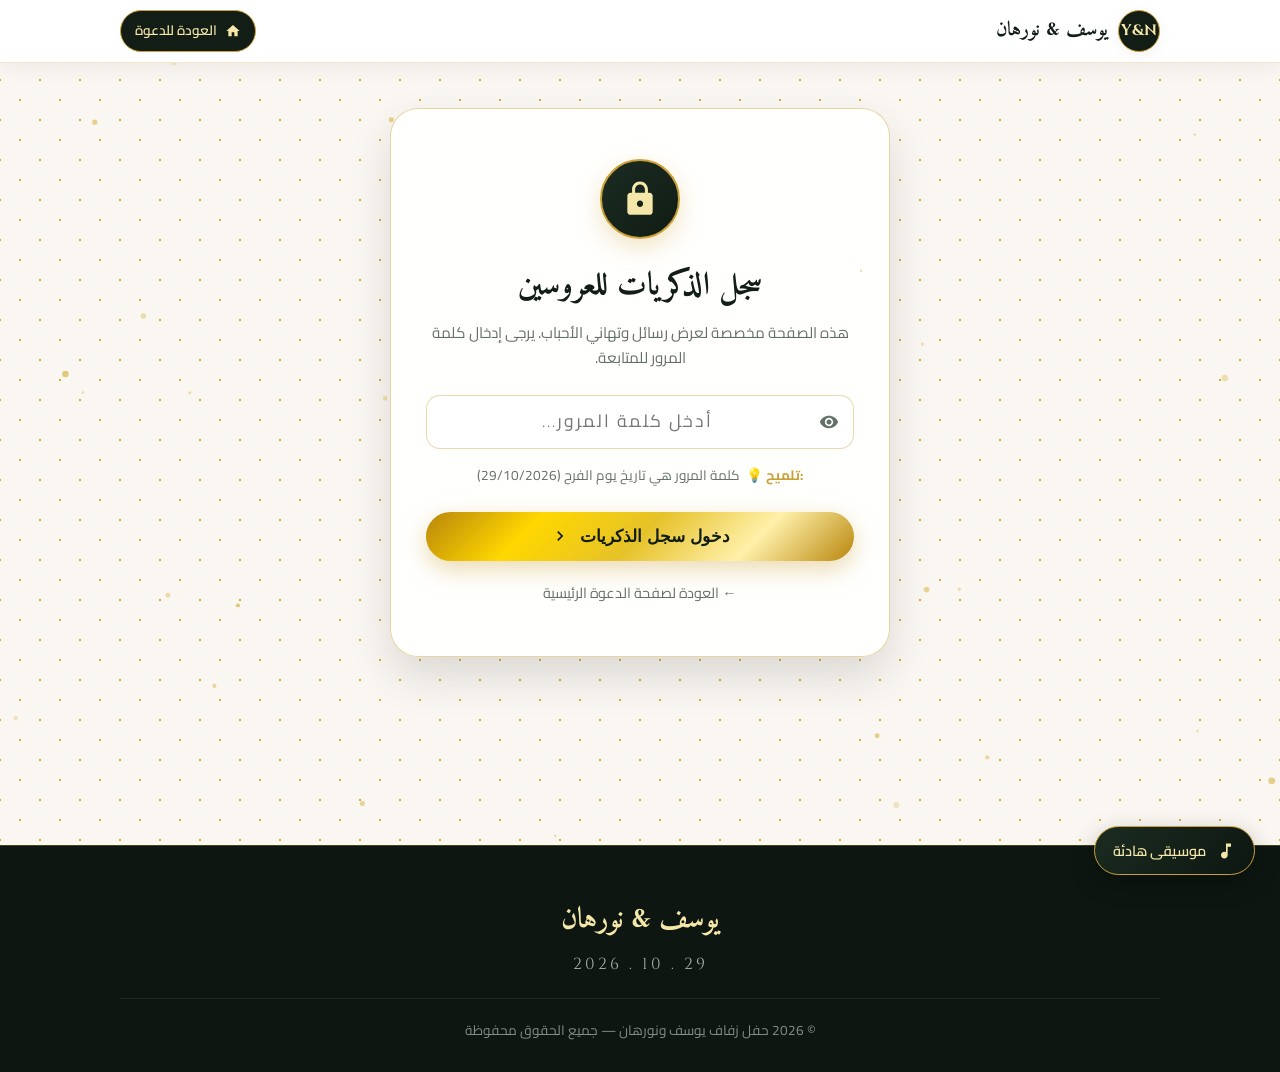
==== weding/memory/index.html @ bd4fce5c "Add files via upload" ====
<!DOCTYPE html>
<html lang="ar" dir="rtl">
<head>
  <meta charset="UTF-8">
  <meta name="viewport" content="width=device-width, initial-scale=1.0, viewport-fit=cover">
  <title>سجل الذكريات والتهاني | يوسف & نورهان</title>
  
  <meta name="theme-color" content="#121d16">
  <meta name="apple-mobile-web-app-capable" content="yes">
  <meta name="apple-mobile-web-app-status-bar-style" content="black-translucent">
  <meta name="robots" content="noindex, nofollow">
  <link rel="icon" type="image/svg+xml" href="../assets/images/favicon.svg">

  <link rel="stylesheet" href="../css/main.css">
  <link rel="stylesheet" href="../css/memory.css">
</head>
<body style="background-color: var(--color-bg-ivory);">

  <canvas id="particlesCanvas"></canvas>

  <!-- شريط التنقل العلوي -->
  <header class="site-header scrolled">
    <div class="container nav-wrap">
      <a href="../" class="brand-monogram">
        <div class="monogram-mini">Y&N</div>
        <span class="brand-text">يوسف & نورهان</span>
      </a>

      <a href="../" class="btn-cal btn-cal-ics" style="text-decoration: none; padding: 8px 14px; font-size: 0.85rem;">
        <svg viewBox="0 0 24 24" width="16" height="16" fill="currentColor">
          <path d="M10 20v-6h4v6h5v-8h3L12 3 2 12h3v8z"/>
        </svg>
        <span>العودة للدعوة</span>
      </a>
    </div>
  </header>

  <main>
    <!-- 1. شاشة القفل وإدخال كلمة المرور (Password Gate) -->
    <section id="passwordGateScreen" class="password-gate-container">
      <div class="password-gate-card">
        <div class="gate-lock-icon">
          <svg viewBox="0 0 24 24" width="38" height="38" fill="currentColor">
            <path d="M18 8h-1V6c0-2.76-2.24-5-5-5S7 3.24 7 6v2H6c-1.1 0-2 .9-2 2v10c0 1.1.9 2 2 2h12c1.1 0 2-.9 2-2V10c0-1.1-.9-2-2-2zm-6 9c-1.1 0-2-.9-2-2s.9-2 2-2 2 .9 2 2-.9 2-2 2zm3.1-9H8.9V6c0-1.71 1.39-3.1 3.1-3.1 1.71 0 3.1 1.39 3.1 3.1v2z"/>
          </svg>
        </div>

        <h1 class="gate-title">سجل الذكريات للعروسين</h1>
        <p class="gate-desc">
          هذه الصفحة مخصصة لعرض رسائل وتهاني الأحباب. يرجى إدخال كلمة المرور للمتابعة.
        </p>

        <form id="passwordGateForm">
          <div class="password-input-group">
            <input 
              type="password" 
              id="gatePasswordInput" 
              class="gate-input" 
              placeholder="أدخل كلمة المرور..." 
              required
              autocomplete="current-password"
            >
            <button type="button" id="togglePasswordView" class="toggle-password-btn" aria-label="إظهار كلمة المرور">
              <svg viewBox="0 0 24 24" width="20" height="20" fill="currentColor">
                <path d="M12 4.5C7 4.5 2.73 7.61 1 12c1.73 4.39 6 7.5 11 7.5s9.27-3.11 11-7.5c-1.73-4.39-6-7.5-11-7.5zM12 17c-2.76 0-5-2.24-5-5s2.24-5 5-5 5 2.24 5 5-2.24 5-5 5zm0-8c-1.66 0-3 1.34-3 3s1.34 3 3 3 3-1.34 3-3-1.34-3-3-3z"/>
              </svg>
            </button>
          </div>

          <div class="gate-hint">
            <span>💡 تلميح:</span> كلمة المرور هي تاريخ يوم الفرح (29/10/2026)
          </div>

          <p id="gateErrorMsg" class="alert-feedback alert-error" style="margin-bottom: 20px;"></p>

          <button type="submit" class="btn-luxury-primary" style="width: 100%;">
            <span>دخول سجل الذكريات</span>
            <svg viewBox="0 0 24 24" width="20" height="20" fill="currentColor">
              <path d="M10 6L8.59 7.41 13.17 12l-4.58 4.59L10 18l6-6z"/>
            </svg>
          </button>
        </form>

        <a href="../" class="gate-back-link">← العودة لصفحة الدعوة الرئيسية</a>
      </div>
    </section>

    <!-- 2. محتوى صفحة الذكريات بعد تسجيل الدخول (Memory Wall) -->
    <section id="memoryWallContent" class="memory-content-area" style="display: none;">
      <div class="container">
        
        <!-- لوحة الرأس والإحصائيات -->
        <div class="memory-header-banner">
          <div class="memory-top-nav">
            <a href="../" class="btn-back-invitation">
              <svg viewBox="0 0 24 24" width="18" height="18" fill="currentColor">
                <path d="M20 11H7.83l5.59-5.59L12 4l-8 8 8 8 1.41-1.41L7.83 13H20v-2z"/>
              </svg>
              <span>صفحة الدعوة الرئيسية</span>
            </a>

            <div class="session-actions">
              <span style="font-size: 0.85rem; color: var(--color-gold-light);">
                💍 مرحباً يوسف &amp; نورهان
              </span>
              <button id="btnLockSession" class="btn-session-lock">
                <svg viewBox="0 0 24 24" width="14" height="14" fill="currentColor">
                  <path d="M18 8h-1V6c0-2.76-2.24-5-5-5S7 3.24 7 6v2H6c-1.1 0-2 .9-2 2v10c0 1.1.9 2 2 2h12c1.1 0 2-.9 2-2V10c0-1.1-.9-2-2-2zm-6 9c-1.1 0-2-.9-2-2s.9-2 2-2 2 .9 2 2-.9 2-2 2zm3.1-9H8.9V6c0-1.71 1.39-3.1 3.1-3.1 1.71 0 3.1 1.39 3.1 3.1v2z"/>
                </svg>
                <span>قفل الصفحة</span>
              </button>
            </div>
          </div>

          <div class="memory-hero-info">
            <h2 class="memory-hero-title">سجل الذكريات وتهاني الأحباب</h2>
            <p class="memory-hero-subtitle">
              جميع الرسائل والدعوات الطيبة التي خطّها الأهل والأصدقاء بمناسبة زفافكما الميمون 🤍
            </p>

            <div class="memory-stats-grid">
              <div class="stat-item">
                <div class="stat-num" id="statTotalWishes">0</div>
                <div class="stat-label">إجمالي التهاني</div>
              </div>
              <div class="stat-item">
                <div class="stat-num" id="statFamilyWishes">0</div>
                <div class="stat-label">رسائل العائلة</div>
              </div>
              <div class="stat-item">
                <div class="stat-num" id="statFriendsWishes">0</div>
                <div class="stat-label">رسائل الأصدقاء</div>
              </div>
            </div>
          </div>
        </div>

        <!-- شريط أدوات البحث والتصدير -->
        <div class="memory-toolbar">
          <div class="memory-search-box">
            <svg viewBox="0 0 24 24" width="18" height="18">
              <path d="M15.5 14h-.79l-.28-.27A6.471 6.471 0 0 0 16 9.5 6.5 6.5 0 1 0 9.5 16c1.61 0 3.09-.59 4.23-1.57l.27.28v.79l5 4.99L20.49 19l-4.99-5zm-6 0C7.01 14 5 11.99 5 9.5S7.01 5 9.5 5 14 7.01 14 9.5 11.99 14 9.5 14z"/>
            </svg>
            <input 
              type="text" 
              id="memorySearchInput" 
              class="memory-search-input" 
              placeholder="ابحث بالاسم أو بكلمات التهنئة..."
            >
          </div>

          <div class="memory-toolbar-actions">
            <button id="btnPrintAlbum" class="btn-tool" title="طباعة أو حفظ كملف PDF">
              <svg viewBox="0 0 24 24" width="18" height="18">
                <path d="M19 8H5c-1.66 0-3 1.34-3 3v6h4v4h12v-4h4v-6c0-1.66-1.34-3-3-3zm-3 11H8v-5h8v5zm3-7c-.55 0-1-.45-1-1s.45-1 1-1 1 .45 1 1-.45 1-1 1zm-1-9H6v4h12V3z"/>
              </svg>
              <span>طباعة ألبوم الذكريات</span>
            </button>

            <button id="btnExportJson" class="btn-tool" title="تصدير نسخة احتياطية من جميع الرسائل">
              <svg viewBox="0 0 24 24" width="18" height="18">
                <path d="M19.35 10.04C18.67 6.59 15.64 4 12 4 9.11 4 6.6 5.64 5.35 8.04 2.34 8.36 0 10.91 0 14c0 3.31 2.69 6 6 6h13c2.76 0 5-2.24 5-5 0-2.64-2.05-4.78-4.65-4.96zM17 13l-5 5-5-5h3V9h4v4h3z"/>
              </svg>
              <span>تصدير نسخة (JSON)</span>
            </button>
          </div>
        </div>

        <!-- شبكة بطاقات الذكريات والتهاني -->
        <div id="memoryCardsContainer" class="memory-cards-grid">
          <!-- تملأ برمجياً عبر memory.js -->
        </div>

      </div>
    </section>
  </main>

  <!-- زر تشغيل الموسيقى الهادئة -->
  <button id="musicToggleBtn" class="floating-music-btn" aria-label="تشغيل موسيقى الزفاف الهادئة">
    <span class="music-icon">
      <svg viewBox="0 0 24 24" width="20" height="20" fill="currentColor">
        <path d="M12 3v10.55c-.59-.34-1.27-.55-2-.55-2.21 0-4 1.79-4 4s1.79 4 4 4 4-1.79 4-4V7h4V3h-6z"/>
      </svg>
    </span>
    <span class="music-label">موسيقى هادئة</span>
  </button>

  <footer class="site-footer" style="margin-top: 80px;">
    <div class="container">
      <h3 class="footer-names">يوسف &amp; نورهان</h3>
      <p class="footer-date">29 . 10 . 2026</p>
      <div class="footer-copyright">
        © 2026 حفل زفاف يوسف ونورهان — جميع الحقوق محفوظة
      </div>
    </div>
  </footer>

  <script src="../js/audio.js"></script>
  <script src="../js/memory.js"></script>
</body>
</html>
---- weding/css/main.css ----
/* ==========================================================================
   دعوة زفاف يوسف ونورهان | Yousef & Norhan Wedding
   Design System & Luxury Wedding Styles
   ========================================================================== */

@import url('https://fonts.googleapis.com/css2?family=Amiri:ital,wght@0,400;0,700;1,400&family=Cairo:wght@300;400;600;700;900&family=Cinzel:wght@400;600;700;800&family=Playfair+Display:ital,wght@0,600;1,400&family=Great+Vibes&display=swap');

:root {
  /* Colors */
  --color-primary: #121d16;
  --color-primary-light: #1b2c21;
  --color-accent-gold: #cba135;
  --color-gold-light: #f5e7a9;
  --color-gold-dark: #8c6518;
  --color-bg-ivory: #faf7f2;
  --color-card-bg: rgba(255, 255, 255, 0.92);
  --color-text-main: #202722;
  --color-text-muted: #647067;
  --color-white: #ffffff;
  
  /* Gradients */
  --grad-gold: linear-gradient(135deg, #b8860b 0%, #ffd700 25%, #e6c229 50%, #fff0aa 75%, #b8860b 100%);
  --grad-gold-text: linear-gradient(135deg, #9b7214 0%, #d4af37 35%, #8f6515 70%, #d4af37 100%);
  --grad-royal-bg: linear-gradient(180deg, rgba(14, 23, 17, 0.94) 0%, rgba(20, 33, 25, 0.96) 100%);
  --grad-card-border: linear-gradient(135deg, rgba(203, 161, 53, 0.6) 0%, rgba(245, 231, 169, 0.2) 50%, rgba(140, 101, 24, 0.6) 100%);
  
  /* Shadows */
  --shadow-sm: 0 4px 15px rgba(0, 0, 0, 0.05);
  --shadow-md: 0 10px 30px rgba(0, 0, 0, 0.08);
  --shadow-lg: 0 20px 45px rgba(0, 0, 0, 0.12);
  --shadow-gold: 0 6px 20px rgba(203, 161, 53, 0.28);
  
  /* Fonts */
  --font-arabic-serif: 'Amiri', serif;
  --font-arabic-sans: 'Cairo', sans-serif;
  --font-english-display: 'Cinzel', serif;
  --font-script: 'Great Vibes', cursive;
}

/* Global Reset */
*, *::before, *::after {
  box-sizing: border-box;
  margin: 0;
  padding: 0;
}

html {
  scroll-behavior: smooth;
  font-size: 16px;
  direction: rtl;
}

body {
  font-family: var(--font-arabic-sans);
  background-color: var(--color-bg-ivory);
  color: var(--color-text-main);
  line-height: 1.7;
  overflow-x: hidden;
  position: relative;
  background-image: 
    radial-gradient(#d4af37 0.75px, transparent 0.75px), 
    radial-gradient(#d4af37 0.75px, var(--color-bg-ivory) 0.75px);
  background-size: 40px 40px;
  background-position: 0 0, 20px 20px;
}

/* Golden Particles Background Canvas */
#particlesCanvas {
  position: fixed;
  top: 0;
  left: 0;
  width: 100vw;
  height: 100vh;
  pointer-events: none;
  z-index: 1;
}

/* Typography Utilities */
.font-serif {
  font-family: var(--font-arabic-serif);
}

.gold-gradient-text {
  background: var(--grad-gold-text);
  -webkit-background-clip: text;
  -webkit-text-fill-color: transparent;
  display: inline-block;
}

/* Container */
.container {
  width: 100%;
  max-width: 1080px;
  margin: 0 auto;
  padding: 0 20px;
  position: relative;
  z-index: 2;
}

/* ==========================================================================
   Header & Navigation Bar
   ========================================================================== */
.site-header {
  position: fixed;
  top: 0;
  left: 0;
  width: 100%;
  z-index: 100;
  transition: all 0.4s ease;
  padding: 16px 0;
}

.site-header.scrolled {
  background: rgba(255, 255, 255, 0.94);
  backdrop-filter: blur(14px);
  box-shadow: 0 4px 20px rgba(0, 0, 0, 0.06);
  padding: 10px 0;
  border-bottom: 1px solid rgba(203, 161, 53, 0.25);
}

.nav-wrap {
  display: flex;
  align-items: center;
  justify-content: space-between;
}

.brand-monogram {
  display: flex;
  align-items: center;
  gap: 10px;
  text-decoration: none;
  color: var(--color-primary);
}

.monogram-mini {
  width: 42px;
  height: 42px;
  border-radius: 50%;
  background: var(--color-primary);
  border: 1px solid var(--color-accent-gold);
  display: flex;
  align-items: center;
  justify-content: center;
  color: var(--color-gold-light);
  font-family: var(--font-english-display);
  font-weight: 700;
  font-size: 15px;
  box-shadow: var(--shadow-sm);
}

.brand-text {
  font-family: var(--font-arabic-serif);
  font-size: 1.25rem;
  font-weight: 700;
  color: var(--color-primary);
}

.nav-links {
  display: flex;
  align-items: center;
  gap: 20px;
  list-style: none;
}

.nav-link {
  text-decoration: none;
  color: var(--color-text-main);
  font-weight: 600;
  font-size: 0.95rem;
  transition: color 0.3s ease;
  position: relative;
  padding: 6px 4px;
}

.nav-link:hover {
  color: var(--color-accent-gold);
}

.nav-memory-btn {
  display: inline-flex;
  align-items: center;
  gap: 8px;
  padding: 8px 18px;
  background: linear-gradient(135deg, #17261e 0%, #0d1611 100%);
  color: var(--color-gold-light) !important;
  border: 1px solid var(--color-accent-gold);
  border-radius: 30px;
  text-decoration: none;
  font-weight: 600;
  font-size: 0.9rem;
  transition: all 0.3s ease;
  box-shadow: var(--shadow-sm);
}

.nav-memory-btn:hover {
  transform: translateY(-2px);
  box-shadow: var(--shadow-gold);
  background: linear-gradient(135deg, #22372b 0%, #17261e 100%);
}

.nav-memory-btn svg {
  fill: var(--color-accent-gold);
}

/* Mobile Header Actions */
.mobile-nav-actions {
  display: none;
  align-items: center;
  gap: 10px;
}

.mobile-memory-pill {
  display: inline-flex;
  align-items: center;
  gap: 6px;
  padding: 6px 13px;
  background: linear-gradient(135deg, #17261e 0%, #0d1611 100%);
  color: var(--color-gold-light) !important;
  border: 1px solid var(--color-accent-gold);
  border-radius: 20px;
  text-decoration: none;
  font-weight: 700;
  font-size: 0.82rem;
  transition: all 0.2s ease;
}

.mobile-memory-pill:active {
  transform: scale(0.96);
}

.mobile-memory-pill svg {
  fill: var(--color-accent-gold);
}

.mobile-menu-toggle {
  background: rgba(255, 255, 255, 0.95);
  border: 1.5px solid var(--color-accent-gold);
  width: 42px;
  height: 42px;
  border-radius: 12px;
  display: flex;
  flex-direction: column;
  align-items: center;
  justify-content: center;
  gap: 5px;
  cursor: pointer;
  padding: 0;
  transition: all 0.25s ease;
  box-shadow: var(--shadow-sm);
}

.mobile-menu-toggle span {
  display: block;
  width: 20px;
  height: 2px;
  background-color: var(--color-primary);
  border-radius: 2px;
  transition: all 0.3s ease;
}

.mobile-menu-toggle:active {
  transform: scale(0.94);
  background: var(--color-gold-light);
}

/* Mobile Drawer Overlay */
.drawer-backdrop {
  position: fixed;
  top: 0;
  left: 0;
  width: 100vw;
  height: 100vh;
  background: rgba(0, 0, 0, 0.65);
  backdrop-filter: blur(5px);
  -webkit-backdrop-filter: blur(5px);
  z-index: 1000;
  opacity: 0;
  pointer-events: none;
  transition: opacity 0.3s ease;
}

.drawer-backdrop.active {
  opacity: 1;
  pointer-events: auto;
}

.mobile-nav-drawer {
  position: fixed;
  top: 0;
  right: -320px;
  width: 300px;
  max-width: 86vw;
  height: 100%;
  height: 100dvh;
  background: rgba(18, 29, 22, 0.98);
  backdrop-filter: blur(20px);
  -webkit-backdrop-filter: blur(20px);
  border-left: 1px solid var(--color-accent-gold);
  z-index: 1001;
  padding: 24px 20px;
  display: flex;
  flex-direction: column;
  justify-content: space-between;
  box-shadow: -10px 0 35px rgba(0, 0, 0, 0.5);
  transition: right 0.35s cubic-bezier(0.2, 0.9, 0.3, 1);
}

.mobile-nav-drawer.open {
  right: 0;
}

.mobile-drawer-header {
  display: flex;
  align-items: center;
  justify-content: space-between;
  border-bottom: 1px solid rgba(203, 161, 53, 0.25);
  padding-bottom: 16px;
  margin-bottom: 20px;
}

.mobile-drawer-header .brand-text {
  color: var(--color-gold-light);
  font-size: 1.2rem;
}

.close-drawer-btn {
  background: rgba(255, 255, 255, 0.1);
  border: 1px solid rgba(203, 161, 53, 0.3);
  color: #fff;
  width: 36px;
  height: 36px;
  border-radius: 50%;
  font-size: 1.1rem;
  display: flex;
  align-items: center;
  justify-content: center;
  cursor: pointer;
  transition: all 0.2s;
}

.close-drawer-btn:active {
  transform: scale(0.9);
  background: rgba(203, 161, 53, 0.35);
  color: var(--color-gold-light);
}

.mobile-drawer-links {
  list-style: none;
  display: flex;
  flex-direction: column;
  gap: 8px;
  flex: 1;
}

.mobile-nav-link {
  display: flex;
  align-items: center;
  justify-content: space-between;
  padding: 13px 16px;
  border-radius: 12px;
  text-decoration: none;
  color: #fff;
  font-weight: 600;
  font-size: 0.98rem;
  transition: all 0.2s ease;
  background: rgba(255, 255, 255, 0.04);
  border: 1px solid transparent;
}

.mobile-nav-link:active {
  background: rgba(203, 161, 53, 0.2);
  border-color: rgba(203, 161, 53, 0.35);
  color: var(--color-gold-light);
  transform: translateX(-4px);
}

.mobile-nav-link.memory-highlight {
  background: linear-gradient(135deg, rgba(203, 161, 53, 0.28) 0%, rgba(203, 161, 53, 0.08) 100%);
  border: 1px solid var(--color-accent-gold);
  color: var(--color-gold-light);
  margin-top: 10px;
}

.lock-tag {
  font-size: 0.72rem;
  padding: 3px 8px;
  border-radius: 10px;
  background: rgba(0, 0, 0, 0.45);
  color: var(--color-accent-gold);
  border: 1px solid rgba(203, 161, 53, 0.3);
}

.mobile-drawer-footer {
  border-top: 1px solid rgba(255, 255, 255, 0.1);
  padding-top: 16px;
  text-align: center;
  font-size: 0.8rem;
  color: rgba(255, 255, 255, 0.6);
}

/* ==========================================================================
   Hero Section
   ========================================================================== */
.hero-section {
  position: relative;
  min-height: 100vh;
  display: flex;
  align-items: center;
  justify-content: center;
  text-align: center;
  padding: 120px 20px 70px;
  overflow: hidden;
}

.hero-bg-media {
  position: absolute;
  top: 0;
  left: 0;
  width: 100%;
  height: 100%;
  z-index: 0;
}

.hero-bg-media img {
  width: 100%;
  height: 100%;
  object-fit: cover;
  object-position: center;
  filter: brightness(0.62) contrast(1.05);
}

.hero-overlay {
  position: absolute;
  top: 0;
  left: 0;
  width: 100%;
  height: 100%;
  background: radial-gradient(circle at center, rgba(16, 26, 20, 0.55) 0%, rgba(10, 18, 13, 0.88) 100%);
  z-index: 1;
}

.hero-content {
  position: relative;
  z-index: 2;
  max-width: 860px;
  margin: 0 auto;
  color: var(--color-white);
  padding: 40px 24px;
}

/* Islamic Bismillah & Ayah */
.bismillah-text {
  font-family: var(--font-arabic-serif);
  font-size: 1.55rem;
  color: var(--color-gold-light);
  margin-bottom: 8px;
  letter-spacing: 1px;
}

.quran-verse {
  font-family: var(--font-arabic-serif);
  font-size: 1.15rem;
  font-style: italic;
  color: rgba(255, 255, 255, 0.9);
  max-width: 650px;
  margin: 0 auto 30px;
  line-height: 1.8;
  position: relative;
  padding: 0 25px;
}

.quran-verse::before,
.quran-verse::after {
  content: '❝';
  font-family: serif;
  color: var(--color-accent-gold);
  font-size: 1.4rem;
  position: absolute;
}
.quran-verse::before { right: 0; top: -6px; }
.quran-verse::after { content: '❞'; left: 0; bottom: -10px; }

/* Royal Monogram Frame in Hero */
.hero-monogram-frame {
  width: 150px;
  height: 150px;
  margin: 0 auto 24px;
  filter: drop-shadow(0 8px 25px rgba(203, 161, 53, 0.55));
  animation: floatSubtle 4s ease-in-out infinite;
}

@keyframes floatSubtle {
  0%, 100% { transform: translateY(0); }
  50% { transform: translateY(-8px); }
}

.invitation-intro {
  font-size: 1.1rem;
  letter-spacing: 2px;
  text-transform: uppercase;
  color: var(--color-gold-light);
  margin-bottom: 12px;
  font-weight: 300;
}

/* Couple Names */
.couple-names-wrap {
  display: flex;
  align-items: center;
  justify-content: center;
  gap: 16px;
  margin-bottom: 20px;
  flex-wrap: wrap;
}

.groom-name, .bride-name {
  font-family: var(--font-arabic-serif);
  font-size: 3.5rem;
  font-weight: 700;
  color: #fff;
  text-shadow: 0 4px 20px rgba(0, 0, 0, 0.6);
  line-height: 1.2;
}

.groom-name {
  background: linear-gradient(135deg, #fff7dc 0%, #ffd700 50%, #f4e19c 100%);
  -webkit-background-clip: text;
  -webkit-text-fill-color: transparent;
}

.bride-name {
  background: linear-gradient(135deg, #fff7dc 0%, #ffd700 50%, #f4e19c 100%);
  -webkit-background-clip: text;
  -webkit-text-fill-color: transparent;
}

.couple-ampersand {
  font-family: var(--font-script);
  font-size: 3rem;
  color: var(--color-accent-gold);
  margin: 0 8px;
  text-shadow: 0 0 15px rgba(203, 161, 53, 0.7);
}

.wedding-date-tagline {
  font-size: 1.35rem;
  font-weight: 600;
  color: #ffffff;
  margin-bottom: 15px;
  display: flex;
  align-items: center;
  justify-content: center;
  gap: 12px;
}

.wedding-date-tagline svg {
  fill: var(--color-accent-gold);
}

.wedding-venue-tagline {
  font-size: 1.15rem;
  color: var(--color-gold-light);
  margin-bottom: 35px;
}

/* Hero CTA Buttons */
.hero-actions {
  display: flex;
  align-items: center;
  justify-content: center;
  gap: 16px;
  flex-wrap: wrap;
}

.btn-luxury-primary {
  display: inline-flex;
  align-items: center;
  justify-content: center;
  gap: 10px;
  padding: 14px 34px;
  background: var(--grad-gold);
  color: #121d16;
  font-weight: 700;
  font-size: 1.05rem;
  border-radius: 40px;
  text-decoration: none;
  border: none;
  cursor: pointer;
  transition: all 0.35s cubic-bezier(0.165, 0.84, 0.44, 1);
  box-shadow: 0 8px 25px rgba(203, 161, 53, 0.4);
}

.btn-luxury-primary:hover {
  transform: translateY(-3px) scale(1.02);
  box-shadow: 0 12px 30px rgba(203, 161, 53, 0.6);
  filter: brightness(1.06);
}

.btn-luxury-secondary {
  display: inline-flex;
  align-items: center;
  justify-content: center;
  gap: 10px;
  padding: 13px 30px;
  background: rgba(255, 255, 255, 0.12);
  backdrop-filter: blur(8px);
  color: #ffffff;
  font-weight: 600;
  font-size: 1.05rem;
  border-radius: 40px;
  text-decoration: none;
  border: 1px solid rgba(255, 255, 255, 0.35);
  cursor: pointer;
  transition: all 0.3s ease;
}

.btn-luxury-secondary:hover {
  background: rgba(255, 255, 255, 0.22);
  border-color: var(--color-accent-gold);
  color: var(--color-gold-light);
  transform: translateY(-2px);
}

/* ==========================================================================
   Countdown Section
   ========================================================================== */
.countdown-section {
  position: relative;
  z-index: 10;
  margin-top: -55px;
  margin-bottom: 70px;
}

.countdown-card {
  background: var(--color-card-bg);
  backdrop-filter: blur(16px);
  border-radius: 24px;
  padding: 35px 25px;
  box-shadow: var(--shadow-lg);
  border: 1px solid rgba(203, 161, 53, 0.35);
  text-align: center;
  position: relative;
}

.countdown-title {
  font-family: var(--font-arabic-serif);
  font-size: 1.5rem;
  color: var(--color-primary);
  margin-bottom: 25px;
  display: flex;
  align-items: center;
  justify-content: center;
  gap: 10px;
}

.countdown-grid {
  display: grid;
  grid-template-columns: repeat(4, 1fr);
  gap: 16px;
  max-width: 650px;
  margin: 0 auto 25px;
}

.countdown-box {
  background: linear-gradient(145deg, #18281f 0%, #0f1c14 100%);
  border: 1px solid var(--color-accent-gold);
  border-radius: 16px;
  padding: 16px 8px;
  box-shadow: 0 8px 20px rgba(0, 0, 0, 0.15);
  position: relative;
  overflow: hidden;
}

.countdown-box::before {
  content: '';
  position: absolute;
  top: 0;
  left: 0;
  width: 100%;
  height: 50%;
  background: rgba(255, 255, 255, 0.04);
  border-bottom: 1px solid rgba(255, 255, 255, 0.08);
}

.countdown-number {
  font-family: var(--font-english-display);
  font-size: 2.4rem;
  font-weight: 700;
  color: var(--color-gold-light);
  line-height: 1.1;
  margin-bottom: 4px;
  text-shadow: 0 2px 8px rgba(0, 0, 0, 0.5);
}

.countdown-label {
  font-size: 0.9rem;
  font-weight: 600;
  color: rgba(255, 255, 255, 0.75);
}

.save-date-actions {
  display: flex;
  align-items: center;
  justify-content: center;
  gap: 14px;
  flex-wrap: wrap;
}

.btn-cal {
  display: inline-flex;
  align-items: center;
  gap: 8px;
  padding: 10px 20px;
  border-radius: 25px;
  font-size: 0.9rem;
  font-weight: 600;
  text-decoration: none;
  transition: all 0.3s ease;
  cursor: pointer;
  border: 1px solid var(--color-accent-gold);
}

.btn-cal-google {
  background: #ffffff;
  color: #1a1a1a;
}
.btn-cal-google:hover {
  background: #f8f8f8;
  transform: translateY(-2px);
  box-shadow: var(--shadow-sm);
}

.btn-cal-ics {
  background: var(--color-primary);
  color: var(--color-gold-light);
}
.btn-cal-ics:hover {
  background: var(--color-primary-light);
  transform: translateY(-2px);
  box-shadow: var(--shadow-sm);
}

/* ==========================================================================
   Section Headers & Dividers
   ========================================================================== */
.section-wrapper {
  padding: 60px 0;
  position: relative;
}

.section-header {
  text-align: center;
  margin-bottom: 45px;
}

.section-subtitle {
  font-size: 1rem;
  font-weight: 600;
  color: var(--color-accent-gold);
  letter-spacing: 2px;
  text-transform: uppercase;
  margin-bottom: 8px;
}

.section-title {
  font-family: var(--font-arabic-serif);
  font-size: 2.4rem;
  color: var(--color-primary);
  font-weight: 700;
  line-height: 1.3;
}

.luxury-divider {
  width: 280px;
  height: 24px;
  margin: 12px auto 0;
  display: block;
}

/* ==========================================================================
   Event Details Section
   ========================================================================== */
.event-details-grid {
  display: grid;
  grid-template-columns: repeat(auto-fit, minmax(290px, 1fr));
  gap: 25px;
  margin-bottom: 45px;
}

.detail-card {
  background: var(--color-card-bg);
  backdrop-filter: blur(12px);
  border-radius: 20px;
  padding: 35px 25px;
  text-align: center;
  border: 1px solid rgba(203, 161, 53, 0.3);
  box-shadow: var(--shadow-md);
  transition: all 0.35s ease;
  position: relative;
  overflow: hidden;
}

.detail-card:hover {
  transform: translateY(-6px);
  box-shadow: var(--shadow-lg);
  border-color: var(--color-accent-gold);
}

.detail-icon-wrap {
  width: 70px;
  height: 70px;
  margin: 0 auto 20px;
  border-radius: 50%;
  background: linear-gradient(135deg, #1b2c21 0%, #101c15 100%);
  border: 1.5px solid var(--color-accent-gold);
  display: flex;
  align-items: center;
  justify-content: center;
  color: var(--color-gold-light);
  box-shadow: var(--shadow-sm);
}

.detail-card-title {
  font-family: var(--font-arabic-serif);
  font-size: 1.45rem;
  color: var(--color-primary);
  margin-bottom: 12px;
}

.detail-card-info {
  font-size: 1.15rem;
  font-weight: 700;
  color: var(--color-text-main);
  margin-bottom: 6px;
}

.detail-card-sub {
  font-size: 0.95rem;
  color: var(--color-text-muted);
  line-height: 1.6;
}

/* ==========================================================================
   Location & Map Section
   ========================================================================== */
.venue-map-card {
  background: var(--color-card-bg);
  border-radius: 24px;
  border: 1px solid rgba(203, 161, 53, 0.35);
  box-shadow: var(--shadow-lg);
  overflow: hidden;
  display: grid;
  grid-template-columns: 1fr 1fr;
}

.venue-info-pane {
  padding: 45px 35px;
  display: flex;
  flex-direction: column;
  justify-content: center;
  text-align: right;
}

.venue-badge {
  display: inline-block;
  align-self: flex-start;
  padding: 6px 16px;
  background: rgba(203, 161, 53, 0.15);
  color: var(--color-gold-dark);
  border-radius: 20px;
  font-weight: 700;
  font-size: 0.85rem;
  margin-bottom: 16px;
}

.venue-hall-name {
  font-family: var(--font-arabic-serif);
  font-size: 2.2rem;
  color: var(--color-primary);
  margin-bottom: 14px;
}

.venue-desc {
  font-size: 1rem;
  color: var(--color-text-muted);
  margin-bottom: 25px;
  line-height: 1.8;
}

.venue-coords-box {
  background: #f4efe6;
  border-radius: 12px;
  padding: 14px 18px;
  display: flex;
  align-items: center;
  gap: 12px;
  margin-bottom: 30px;
  font-size: 0.9rem;
  color: var(--color-text-main);
}

.venue-coords-box svg {
  fill: var(--color-accent-gold);
  flex-shrink: 0;
}

.venue-map-pane {
  min-height: 380px;
  position: relative;
}

.venue-map-pane iframe {
  width: 100%;
  height: 100%;
  min-height: 380px;
  border: none;
}

/* ==========================================================================
   Guestbook / Wishes Section
   ========================================================================== */
.guestbook-section {
  padding: 70px 0;
  position: relative;
}

.guestbook-card {
  background: var(--color-card-bg);
  backdrop-filter: blur(14px);
  border-radius: 24px;
  padding: 45px 35px;
  border: 1px solid rgba(203, 161, 53, 0.4);
  box-shadow: var(--shadow-lg);
  max-width: 760px;
  margin: 0 auto;
}

.form-group {
  margin-bottom: 22px;
}

.form-label {
  display: block;
  font-weight: 700;
  font-size: 0.98rem;
  color: var(--color-primary);
  margin-bottom: 8px;
}

.form-input, .form-textarea, .form-select {
  width: 100%;
  padding: 14px 18px;
  border-radius: 14px;
  border: 1.5px solid rgba(203, 161, 53, 0.35);
  background: #ffffff;
  font-family: var(--font-arabic-sans);
  font-size: 1rem;
  color: var(--color-text-main);
  transition: all 0.3s ease;
  outline: none;
}

.form-input:focus, .form-textarea:focus, .form-select:focus {
  border-color: var(--color-accent-gold);
  box-shadow: 0 0 0 4px rgba(203, 161, 53, 0.18);
}

.form-textarea {
  min-height: 120px;
  resize: vertical;
}

/* Quick blessing tags */
.quick-tags-wrap {
  display: flex;
  flex-wrap: wrap;
  gap: 8px;
  margin-top: 10px;
}

.tag-btn {
  padding: 6px 14px;
  border-radius: 20px;
  background: rgba(203, 161, 53, 0.12);
  border: 1px solid rgba(203, 161, 53, 0.25);
  color: var(--color-primary);
  font-size: 0.85rem;
  font-weight: 600;
  cursor: pointer;
  transition: all 0.2s ease;
}

.tag-btn:hover {
  background: var(--color-accent-gold);
  color: #fff;
  transform: translateY(-1px);
}

.submit-wrap {
  text-align: center;
  margin-top: 30px;
}

.alert-feedback {
  padding: 14px 20px;
  border-radius: 12px;
  margin-top: 20px;
  font-weight: 600;
  display: none;
  animation: fadeIn 0.4s ease;
}

.alert-success {
  background: #eafaf1;
  color: #1e7e34;
  border: 1px solid #b7e8ca;
}

.alert-error {
  background: #fdf2f2;
  color: #d92525;
  border: 1px solid #f8c8c8;
}

/* Memory Link Banner */
.memory-link-banner {
  margin-top: 40px;
  padding: 24px;
  background: linear-gradient(135deg, #1b2c21 0%, #101c15 100%);
  border-radius: 18px;
  border: 1px solid var(--color-accent-gold);
  display: flex;
  align-items: center;
  justify-content: space-between;
  gap: 20px;
  color: #fff;
}

.memory-banner-text h4 {
  font-family: var(--font-arabic-serif);
  font-size: 1.3rem;
  color: var(--color-gold-light);
  margin-bottom: 4px;
}

.memory-banner-text p {
  font-size: 0.9rem;
  color: rgba(255, 255, 255, 0.8);
}

.btn-enter-memory {
  display: inline-flex;
  align-items: center;
  gap: 8px;
  padding: 10px 22px;
  background: var(--grad-gold);
  color: #121d16;
  border-radius: 25px;
  font-weight: 700;
  text-decoration: none;
  font-size: 0.95rem;
  white-space: nowrap;
  transition: all 0.3s ease;
}

.btn-enter-memory:hover {
  transform: translateY(-2px);
  box-shadow: var(--shadow-gold);
}

/* ==========================================================================
   Floating Music Button
   ========================================================================== */
.floating-music-btn {
  position: fixed;
  bottom: 25px;
  right: 25px;
  z-index: 99;
  display: flex;
  align-items: center;
  gap: 10px;
  padding: 10px 18px;
  background: linear-gradient(135deg, #1b2c21 0%, #0d1611 100%);
  border: 1.5px solid var(--color-accent-gold);
  color: var(--color-gold-light);
  border-radius: 35px;
  cursor: pointer;
  box-shadow: 0 8px 25px rgba(0, 0, 0, 0.25);
  font-family: var(--font-arabic-sans);
  font-weight: 600;
  font-size: 0.9rem;
  transition: all 0.35s ease;
}

.floating-music-btn:hover {
  transform: scale(1.04);
  box-shadow: 0 10px 30px rgba(203, 161, 53, 0.45);
}

.music-icon {
  display: flex;
  align-items: center;
  justify-content: center;
}

.floating-music-btn.playing .music-icon svg {
  animation: musicPulse 1.2s infinite alternate;
}

@keyframes musicPulse {
  0% { transform: scale(1); filter: drop-shadow(0 0 2px #ffd700); }
  100% { transform: scale(1.2); filter: drop-shadow(0 0 8px #ffd700); }
}

/* ==========================================================================
   Footer
   ========================================================================== */
.site-footer {
  background: #0d1611;
  color: #fff;
  padding: 50px 20px 30px;
  text-align: center;
  border-top: 1px solid rgba(203, 161, 53, 0.3);
  position: relative;
  z-index: 2;
}

.footer-monogram {
  width: 70px;
  height: 70px;
  margin: 0 auto 16px;
}

.footer-names {
  font-family: var(--font-arabic-serif);
  font-size: 1.8rem;
  color: var(--color-gold-light);
  margin-bottom: 6px;
}

.footer-date {
  font-family: var(--font-english-display);
  font-size: 1rem;
  letter-spacing: 3px;
  color: rgba(255, 255, 255, 0.65);
  margin-bottom: 20px;
}

.footer-copyright {
  font-size: 0.85rem;
  color: rgba(255, 255, 255, 0.5);
  padding-top: 20px;
  border-top: 1px solid rgba(255, 255, 255, 0.08);
}

/* ==========================================================================
   Comprehensive Responsive Adaptations for Phones & All Screens
   ========================================================================== */

/* Tablets & Small Laptops (<= 1024px) */
@media (max-width: 1024px) {
  .container {
    padding: 0 20px;
  }
  .groom-name, .bride-name {
    font-size: 3.2rem;
  }
}

/* Medium Devices & Phablets (<= 900px) */
@media (max-width: 900px) {
  .venue-map-card {
    grid-template-columns: 1fr;
  }
  .venue-map-pane {
    min-height: 290px;
    height: 290px;
  }
  .venue-info-pane {
    padding: 35px 25px;
  }
}

/* Mobile Breakpoint - Nav Drawer Activation (<= 768px) */
@media (max-width: 768px) {
  .desktop-nav {
    display: none;
  }
  .mobile-nav-actions {
    display: flex;
  }
  .site-header {
    padding: 10px 0;
  }
  .site-header.scrolled {
    padding: 8px 0;
  }
  .brand-text {
    font-size: 1.15rem;
  }
  .monogram-mini {
    width: 38px;
    height: 38px;
    font-size: 14px;
  }
  .section-wrapper {
    padding: 45px 0;
  }
  .section-header {
    margin-bottom: 30px;
  }
  .section-title {
    font-size: clamp(1.75rem, 6.5vw, 2.2rem);
  }
  .luxury-divider {
    width: 220px;
    height: 18px;
  }
}

/* Standard Mobile Phones (<= 640px) */
@media (max-width: 640px) {
  body {
    background-size: 30px 30px;
    background-position: 0 0, 15px 15px;
    -webkit-tap-highlight-color: transparent;
  }

  .container {
    padding: 0 16px;
  }

  /* Hero adjustments */
  .hero-section {
    min-height: 100svh;
    min-height: 100dvh;
    padding: calc(75px + env(safe-area-inset-top, 0px)) 14px 40px;
    display: flex;
    flex-direction: column;
    justify-content: center;
  }

  .hero-content {
    padding: 10px 0;
  }

  .bismillah-text {
    font-size: clamp(1.2rem, 4.5vw, 1.45rem);
    margin-bottom: 6px;
  }

  .quran-verse {
    font-size: clamp(0.95rem, 3.8vw, 1.1rem);
    padding: 0 18px;
    margin: 0 auto 20px;
    line-height: 1.75;
  }

  .quran-verse::before, .quran-verse::after {
    font-size: 1.2rem;
  }

  .hero-monogram-frame {
    width: clamp(100px, 26vw, 130px);
    height: clamp(100px, 26vw, 130px);
    margin: 0 auto 16px;
  }

  .invitation-intro {
    font-size: clamp(0.85rem, 3.4vw, 1rem);
    margin-bottom: 8px;
    letter-spacing: 1.5px;
  }

  .couple-names-wrap {
    gap: 8px;
    margin-bottom: 14px;
  }

  .groom-name, .bride-name {
    font-size: clamp(2.3rem, 9.5vw, 3.2rem);
    line-height: 1.15;
  }

  .couple-ampersand {
    font-size: clamp(1.8rem, 8vw, 2.5rem);
    margin: 0 2px;
  }

  .wedding-date-tagline {
    font-size: clamp(1.05rem, 4.2vw, 1.25rem);
    gap: 8px;
    margin-bottom: 8px;
  }

  .wedding-date-tagline svg {
    width: 20px;
    height: 20px;
  }

  .wedding-venue-tagline {
    font-size: clamp(0.92rem, 3.6vw, 1.05rem);
    margin-bottom: 24px;
  }

  .hero-actions {
    flex-direction: column;
    width: 100%;
    gap: 12px;
  }

  .btn-luxury-primary, .btn-luxury-secondary {
    width: 100%;
    max-width: 320px;
    padding: 13px 20px;
    font-size: 0.98rem;
  }

  /* Countdown adjustments */
  .countdown-section {
    margin-top: -30px;
    margin-bottom: 45px;
  }

  .countdown-card {
    padding: 22px 12px;
    border-radius: 20px;
  }

  .countdown-title {
    font-size: clamp(1.15rem, 4.2vw, 1.35rem);
    margin-bottom: 18px;
  }

  .countdown-grid {
    grid-template-columns: repeat(4, 1fr);
    gap: 6px;
    margin: 0 auto 18px;
  }

  .countdown-box {
    padding: 10px 2px;
    border-radius: 12px;
  }

  .countdown-number {
    font-size: clamp(1.35rem, 5.5vw, 1.9rem);
    margin-bottom: 2px;
  }

  .countdown-label {
    font-size: clamp(0.72rem, 2.8vw, 0.82rem);
  }

  .save-date-actions {
    flex-direction: column;
    width: 100%;
    gap: 10px;
  }

  .btn-cal {
    width: 100%;
    max-width: 320px;
    justify-content: center;
    padding: 11px 16px;
    font-size: 0.88rem;
  }

  /* Event Details adjustments */
  .event-details-grid {
    grid-template-columns: 1fr;
    gap: 16px;
    margin-bottom: 30px;
  }

  .detail-card {
    padding: 24px 18px;
    border-radius: 18px;
  }

  .detail-icon-wrap {
    width: 58px;
    height: 58px;
    margin-bottom: 14px;
  }

  .detail-card-title {
    font-size: 1.3rem;
    margin-bottom: 8px;
  }

  .detail-card-info {
    font-size: 1.05rem;
  }

  .detail-card-sub {
    font-size: 0.9rem;
  }

  /* Venue Card adjustments */
  .venue-info-pane {
    padding: 24px 18px;
    text-align: right;
  }

  .venue-hall-name {
    font-size: clamp(1.65rem, 6vw, 2rem);
    margin-bottom: 10px;
  }

  .venue-desc {
    font-size: 0.92rem;
    line-height: 1.7;
    margin-bottom: 18px;
  }

  .venue-coords-box {
    padding: 12px 14px;
    font-size: 0.84rem;
    margin-bottom: 20px;
    border-radius: 10px;
  }

  .venue-map-pane {
    min-height: 250px;
    height: 250px;
  }

  /* Guestbook adjustments */
  .guestbook-card {
    padding: 26px 16px;
    border-radius: 20px;
  }

  .form-group {
    margin-bottom: 18px;
  }

  .form-label {
    font-size: 0.92rem;
    margin-bottom: 6px;
  }

  /* Avoid iOS Safari auto-zoom on inputs */
  .form-input, .form-textarea, .form-select {
    font-size: 16px !important;
    padding: 12px 14px;
    border-radius: 12px;
  }

  .form-textarea {
    min-height: 110px;
  }

  .quick-tags-wrap {
    gap: 6px;
    margin-top: 8px;
  }

  .tag-btn {
    padding: 6px 11px;
    font-size: 0.8rem;
    border-radius: 16px;
  }

  .submit-wrap {
    margin-top: 22px;
  }

  .btn-luxury-primary#btnSubmitWish {
    padding: 13px 20px;
    font-size: 1rem;
    width: 100%;
  }

  .memory-link-banner {
    flex-direction: column;
    text-align: center;
    padding: 20px 16px;
    gap: 14px;
    border-radius: 16px;
    margin-top: 30px;
  }

  .memory-banner-text h4 {
    font-size: 1.2rem;
  }

  .memory-banner-text p {
    font-size: 0.86rem;
  }

  .btn-enter-memory {
    width: 100%;
    justify-content: center;
    padding: 11px 20px;
    font-size: 0.92rem;
  }

  /* Floating music button adjustments */
  .floating-music-btn {
    bottom: max(16px, env(safe-area-inset-bottom, 16px));
    right: 14px;
    padding: 8px 14px;
    font-size: 0.82rem;
    gap: 8px;
    border-radius: 25px;
  }

  /* Footer adjustments */
  .site-footer {
    padding: 40px 16px calc(24px + env(safe-area-inset-bottom, 0px));
  }

  .footer-names {
    font-size: 1.6rem;
  }

  .footer-date {
    font-size: 0.9rem;
    letter-spacing: 2px;
  }
}

/* Very Small Mobile Phones (<= 380px) */
@media (max-width: 380px) {
  .groom-name, .bride-name {
    font-size: 2.05rem;
  }
  .couple-ampersand {
    font-size: 1.65rem;
  }
  .hero-monogram-frame {
    width: 95px;
    height: 95px;
  }
  .countdown-grid {
    gap: 4px;
  }
  .countdown-number {
    font-size: 1.25rem;
  }
  .countdown-label {
    font-size: 0.7rem;
  }
  .detail-card {
    padding: 20px 14px;
  }
  .floating-music-btn {
    padding: 7px 11px;
    font-size: 0.76rem;
  }
}

@keyframes fadeIn {
  from { opacity: 0; transform: translateY(10px); }
  to { opacity: 1; transform: translateY(0); }
}
---- weding/css/memory.css ----
/* ==========================================================================
   صفحة الذكريات والتهاني | Yousef & Norhan Memory Wall
   Password Protected Portal & Guestbook Display
   ========================================================================== */

/* Password Gate Screen */
.password-gate-container {
  min-height: 85vh;
  display: flex;
  align-items: center;
  justify-content: center;
  padding: 40px 20px;
}

.password-gate-card {
  background: var(--color-card-bg);
  backdrop-filter: blur(16px);
  border-radius: 28px;
  padding: 50px 35px;
  max-width: 500px;
  width: 100%;
  text-align: center;
  border: 1.5px solid rgba(203, 161, 53, 0.45);
  box-shadow: var(--shadow-lg);
  position: relative;
  overflow: hidden;
}

.gate-lock-icon {
  width: 80px;
  height: 80px;
  margin: 0 auto 20px;
  border-radius: 50%;
  background: linear-gradient(135deg, #1b2c21 0%, #101c15 100%);
  border: 2px solid var(--color-accent-gold);
  display: flex;
  align-items: center;
  justify-content: center;
  color: var(--color-gold-light);
  box-shadow: 0 8px 25px rgba(203, 161, 53, 0.3);
}

.gate-title {
  font-family: var(--font-arabic-serif);
  font-size: 2rem;
  color: var(--color-primary);
  margin-bottom: 8px;
}

.gate-desc {
  font-size: 0.95rem;
  color: var(--color-text-muted);
  margin-bottom: 25px;
  line-height: 1.6;
}

.password-input-group {
  position: relative;
  margin-bottom: 15px;
}

.gate-input {
  width: 100%;
  padding: 14px 45px 14px 20px;
  border-radius: 14px;
  border: 1.5px solid rgba(203, 161, 53, 0.4);
  font-size: 1.1rem;
  text-align: center;
  font-family: var(--font-english-display), var(--font-arabic-sans);
  letter-spacing: 2px;
  outline: none;
  transition: all 0.3s ease;
  background: #ffffff;
}

.gate-input:focus {
  border-color: var(--color-accent-gold);
  box-shadow: 0 0 0 4px rgba(203, 161, 53, 0.2);
}

.gate-input.shake {
  animation: shakeError 0.45s ease-in-out;
  border-color: #d92525 !important;
}

@keyframes shakeError {
  0%, 100% { transform: translateX(0); }
  20%, 60% { transform: translateX(-10px); }
  40%, 80% { transform: translateX(10px); }
}

.toggle-password-btn {
  position: absolute;
  right: 15px;
  top: 50%;
  transform: translateY(-50%);
  background: none;
  border: none;
  color: var(--color-text-muted);
  cursor: pointer;
  display: flex;
  align-items: center;
  justify-content: center;
}

.gate-hint {
  font-size: 0.85rem;
  color: var(--color-text-muted);
  margin-bottom: 25px;
  display: flex;
  align-items: center;
  justify-content: center;
  gap: 6px;
}

.gate-hint span {
  color: var(--color-accent-gold);
  font-weight: 700;
  direction: ltr;
  display: inline-block;
}

.gate-back-link {
  display: inline-block;
  margin-top: 20px;
  color: var(--color-text-muted);
  text-decoration: none;
  font-size: 0.9rem;
  transition: color 0.2s;
}

.gate-back-link:hover {
  color: var(--color-accent-gold);
}

/* ==========================================================================
   Unlocked Memory Dashboard
   ========================================================================== */
.memory-content-area {
  padding: 100px 0 60px;
}

.memory-header-banner {
  background: linear-gradient(135deg, #18281f 0%, #0d1611 100%);
  border-radius: 24px;
  border: 1px solid var(--color-accent-gold);
  padding: 35px 30px;
  color: #fff;
  box-shadow: var(--shadow-lg);
  margin-bottom: 40px;
  position: relative;
  overflow: hidden;
}

.memory-header-banner::before {
  content: '';
  position: absolute;
  top: -50px;
  right: -50px;
  width: 150px;
  height: 150px;
  border-radius: 50%;
  background: radial-gradient(circle, rgba(203, 161, 53, 0.25) 0%, transparent 70%);
  pointer-events: none;
}

.memory-top-nav {
  display: flex;
  align-items: center;
  justify-content: space-between;
  margin-bottom: 25px;
  flex-wrap: wrap;
  gap: 15px;
  border-bottom: 1px solid rgba(255, 255, 255, 0.12);
  padding-bottom: 18px;
}

.btn-back-invitation {
  display: inline-flex;
  align-items: center;
  gap: 8px;
  color: var(--color-gold-light);
  text-decoration: none;
  font-weight: 600;
  font-size: 0.95rem;
  transition: transform 0.2s;
}

.btn-back-invitation:hover {
  transform: translateX(4px);
}

.session-actions {
  display: flex;
  align-items: center;
  gap: 12px;
}

.btn-session-lock {
  display: inline-flex;
  align-items: center;
  gap: 6px;
  padding: 6px 14px;
  background: rgba(255, 255, 255, 0.1);
  border: 1px solid rgba(255, 255, 255, 0.25);
  color: #fff;
  border-radius: 20px;
  font-size: 0.85rem;
  cursor: pointer;
  transition: all 0.2s;
}

.btn-session-lock:hover {
  background: rgba(217, 37, 37, 0.2);
  border-color: #d92525;
}

.memory-hero-info {
  text-align: center;
  max-width: 600px;
  margin: 0 auto;
}

.memory-hero-title {
  font-family: var(--font-arabic-serif);
  font-size: 2.2rem;
  color: var(--color-gold-light);
  margin-bottom: 8px;
}

.memory-hero-subtitle {
  font-size: 1rem;
  color: rgba(255, 255, 255, 0.85);
  margin-bottom: 25px;
}

/* Stats Counter Grid */
.memory-stats-grid {
  display: grid;
  grid-template-columns: repeat(3, 1fr);
  gap: 15px;
  max-width: 650px;
  margin: 0 auto 10px;
}

.stat-item {
  background: rgba(255, 255, 255, 0.07);
  border: 1px solid rgba(203, 161, 53, 0.3);
  border-radius: 16px;
  padding: 16px 10px;
  text-align: center;
}

.stat-num {
  font-family: var(--font-english-display);
  font-size: 1.8rem;
  font-weight: 700;
  color: var(--color-gold-light);
  line-height: 1.2;
}

.stat-label {
  font-size: 0.82rem;
  color: rgba(255, 255, 255, 0.7);
}

/* Controls Toolbar (Search & Export) */
.memory-toolbar {
  display: flex;
  align-items: center;
  justify-content: space-between;
  gap: 15px;
  margin-bottom: 30px;
  flex-wrap: wrap;
}

.memory-search-box {
  position: relative;
  flex: 1;
  min-width: 250px;
}

.memory-search-box svg {
  position: absolute;
  right: 14px;
  top: 50%;
  transform: translateY(-50%);
  fill: var(--color-text-muted);
}

.memory-search-input {
  width: 100%;
  padding: 12px 42px 12px 16px;
  border-radius: 12px;
  border: 1.5px solid rgba(203, 161, 53, 0.3);
  background: #fff;
  font-family: var(--font-arabic-sans);
  font-size: 0.95rem;
  outline: none;
  transition: all 0.3s;
}

.memory-search-input:focus {
  border-color: var(--color-accent-gold);
  box-shadow: 0 0 0 3px rgba(203, 161, 53, 0.15);
}

.memory-toolbar-actions {
  display: flex;
  align-items: center;
  gap: 10px;
}

.btn-tool {
  display: inline-flex;
  align-items: center;
  gap: 8px;
  padding: 10px 18px;
  border-radius: 12px;
  font-size: 0.9rem;
  font-weight: 600;
  border: 1px solid rgba(203, 161, 53, 0.35);
  background: #fff;
  color: var(--color-primary);
  cursor: pointer;
  transition: all 0.25s ease;
}

.btn-tool:hover {
  background: var(--color-primary);
  color: var(--color-gold-light);
  border-color: var(--color-primary);
}

.btn-tool svg {
  fill: currentColor;
}

/* ==========================================================================
   Memory Cards Wall
   ========================================================================== */
.memory-cards-grid {
  display: grid;
  grid-template-columns: repeat(auto-fill, minmax(320px, 1fr));
  gap: 22px;
}

.memory-card {
  background: var(--color-card-bg);
  backdrop-filter: blur(12px);
  border-radius: 20px;
  padding: 26px;
  border: 1px solid rgba(203, 161, 53, 0.28);
  box-shadow: var(--shadow-sm);
  display: flex;
  flex-direction: column;
  justify-content: space-between;
  transition: all 0.3s ease;
  position: relative;
  overflow: hidden;
}

.memory-card:hover {
  transform: translateY(-4px);
  box-shadow: var(--shadow-md);
  border-color: var(--color-accent-gold);
}

.memory-card-header {
  display: flex;
  align-items: center;
  justify-content: space-between;
  margin-bottom: 16px;
  gap: 10px;
}

.guest-info {
  display: flex;
  align-items: center;
  gap: 12px;
}

.guest-avatar {
  width: 44px;
  height: 44px;
  border-radius: 50%;
  background: linear-gradient(135deg, #1e3124 0%, #121f17 100%);
  border: 1px solid var(--color-accent-gold);
  color: var(--color-gold-light);
  display: flex;
  align-items: center;
  justify-content: center;
  font-weight: 700;
  font-size: 1.1rem;
  font-family: var(--font-arabic-serif);
  flex-shrink: 0;
}

.guest-meta h4 {
  font-size: 1.05rem;
  font-weight: 700;
  color: var(--color-primary);
  margin-bottom: 2px;
}

.guest-relation-tag {
  display: inline-block;
  padding: 2px 10px;
  border-radius: 12px;
  font-size: 0.75rem;
  font-weight: 600;
  background: rgba(203, 161, 53, 0.14);
  color: var(--color-gold-dark);
}

.card-actions {
  display: flex;
  align-items: center;
  gap: 4px;
}

.btn-card-del {
  background: none;
  border: none;
  color: #adb5bd;
  cursor: pointer;
  padding: 6px;
  border-radius: 8px;
  transition: all 0.2s;
  display: flex;
  align-items: center;
  justify-content: center;
}

.btn-card-del:hover {
  color: #d92525;
  background: rgba(217, 37, 37, 0.1);
}

.memory-card-body {
  margin-bottom: 20px;
  font-size: 1.02rem;
  color: var(--color-text-main);
  line-height: 1.75;
  position: relative;
  padding: 4px 6px;
}

.memory-card-footer {
  display: flex;
  align-items: center;
  justify-content: space-between;
  border-top: 1px solid rgba(0, 0, 0, 0.06);
  padding-top: 12px;
  font-size: 0.8rem;
  color: var(--color-text-muted);
}

.memory-date {
  display: flex;
  align-items: center;
  gap: 5px;
}

/* Empty State */
.empty-memory-state {
  text-align: center;
  padding: 60px 20px;
  background: var(--color-card-bg);
  border-radius: 20px;
  border: 1px dashed rgba(203, 161, 53, 0.4);
  grid-column: 1 / -1;
}

.empty-icon {
  width: 70px;
  height: 70px;
  margin: 0 auto 16px;
  border-radius: 50%;
  background: #f4efe6;
  display: flex;
  align-items: center;
  justify-content: center;
  color: var(--color-accent-gold);
}

/* Responsive Adaptations for Memory Page */
@media (max-width: 768px) {
  .memory-content-area {
    padding: 85px 0 50px;
  }

  .password-gate-container {
    padding: 24px 14px;
    min-height: 80vh;
  }

  .password-gate-card {
    padding: 35px 20px;
    border-radius: 22px;
  }

  .gate-lock-icon {
    width: 68px;
    height: 68px;
    margin-bottom: 16px;
  }

  .gate-title {
    font-size: clamp(1.45rem, 5.5vw, 1.85rem);
  }

  .gate-desc {
    font-size: 0.88rem;
    margin-bottom: 20px;
  }

  .gate-input {
    font-size: 16px !important;
    padding: 13px 40px 13px 14px;
  }

  .memory-header-banner {
    padding: 24px 16px;
    border-radius: 20px;
    margin-bottom: 25px;
  }

  .memory-top-nav {
    flex-direction: column;
    align-items: flex-start;
    gap: 12px;
    margin-bottom: 18px;
    padding-bottom: 14px;
  }

  .session-actions {
    width: 100%;
    justify-content: space-between;
  }

  .memory-hero-title {
    font-size: clamp(1.45rem, 5.5vw, 2rem);
  }

  .memory-hero-subtitle {
    font-size: 0.88rem;
    margin-bottom: 18px;
  }

  .memory-stats-grid {
    gap: 8px;
  }

  .stat-item {
    padding: 12px 6px;
    border-radius: 12px;
  }

  .stat-num {
    font-size: clamp(1.3rem, 5vw, 1.65rem);
  }

  .stat-label {
    font-size: clamp(0.7rem, 2.5vw, 0.78rem);
  }

  .memory-toolbar {
    flex-direction: column;
    gap: 12px;
    margin-bottom: 22px;
  }

  .memory-search-box {
    width: 100%;
  }

  .memory-search-input {
    font-size: 16px !important;
    padding: 12px 38px 12px 14px;
  }

  .memory-toolbar-actions {
    width: 100%;
    display: grid;
    grid-template-columns: 1fr 1fr;
    gap: 8px;
  }

  .btn-tool {
    width: 100%;
    justify-content: center;
    padding: 10px 12px;
    font-size: 0.82rem;
  }

  .memory-cards-grid {
    grid-template-columns: 1fr;
    gap: 16px;
  }

  .memory-card {
    padding: 20px 16px;
    border-radius: 16px;
  }

  .memory-card-body {
    font-size: 0.95rem;
    line-height: 1.7;
    margin-bottom: 16px;
  }
}

@media (max-width: 400px) {
  .memory-toolbar-actions {
    grid-template-columns: 1fr;
  }
}

/* Print Styling */
@media print {
  .site-header, .memory-toolbar, .session-actions, .btn-card-del, #particlesCanvas, .floating-music-btn, .site-footer {
    display: none !important;
  }
  body {
    background: #ffffff !important;
    color: #000000 !important;
  }
  .memory-content-area {
    padding: 0 !important;
  }
  .memory-header-banner {
    background: none !important;
    color: #000 !important;
    border: 2px solid #000 !important;
  }
  .memory-hero-title, .memory-hero-subtitle, .stat-num, .stat-label {
    color: #000 !important;
  }
  .memory-card {
    break-inside: avoid;
    border: 1px solid #ccc !important;
    box-shadow: none !important;
    background: #fff !important;
  }
}
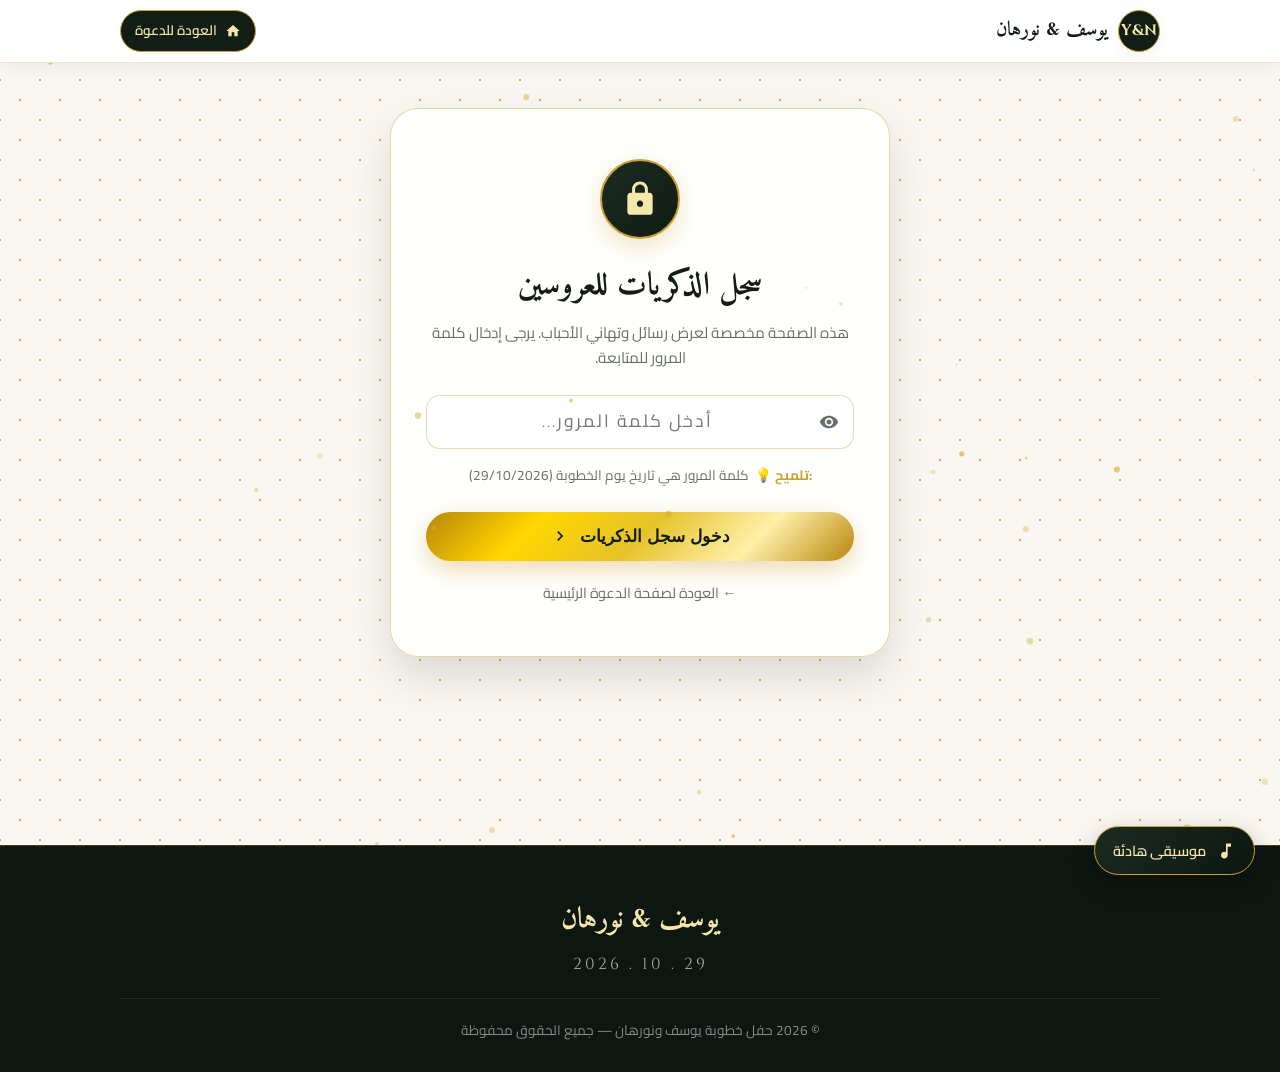
==== commit 18b22533: "Add files via upload" ====
--- a/weding/memory/index.html
+++ b/weding/memory/index.html
@@ -68,7 +68,7 @@
           </div>
 
           <div class="gate-hint">
-            <span>💡 تلميح:</span> كلمة المرور هي تاريخ يوم الفرح (29/10/2026)
+            <span>💡 تلميح:</span> كلمة المرور هي تاريخ يوم الخطوبة (29/10/2026)
           </div>
 
           <p id="gateErrorMsg" class="alert-feedback alert-error" style="margin-bottom: 20px;"></p>
@@ -115,7 +115,7 @@
           <div class="memory-hero-info">
             <h2 class="memory-hero-title">سجل الذكريات وتهاني الأحباب</h2>
             <p class="memory-hero-subtitle">
-              جميع الرسائل والدعوات الطيبة التي خطّها الأهل والأصدقاء بمناسبة زفافكما الميمون 🤍
+              جميع الرسائل والدعوات الطيبة التي خطّها الأهل والأصدقاء بمناسبة خطوبتكما المباركة 🤍
             </p>
 
             <div class="memory-stats-grid">
@@ -176,7 +176,7 @@
   </main>
 
   <!-- زر تشغيل الموسيقى الهادئة -->
-  <button id="musicToggleBtn" class="floating-music-btn" aria-label="تشغيل موسيقى الزفاف الهادئة">
+  <button id="musicToggleBtn" class="floating-music-btn" aria-label="تشغيل الموسيقى الهادئة">
     <span class="music-icon">
       <svg viewBox="0 0 24 24" width="20" height="20" fill="currentColor">
         <path d="M12 3v10.55c-.59-.34-1.27-.55-2-.55-2.21 0-4 1.79-4 4s1.79 4 4 4 4-1.79 4-4V7h4V3h-6z"/>
@@ -190,7 +190,7 @@
       <h3 class="footer-names">يوسف &amp; نورهان</h3>
       <p class="footer-date">29 . 10 . 2026</p>
       <div class="footer-copyright">
-        © 2026 حفل زفاف يوسف ونورهان — جميع الحقوق محفوظة
+        © 2026 حفل خطوبة يوسف ونورهان — جميع الحقوق محفوظة
       </div>
     </div>
   </footer>
--- a/weding/css/main.css
+++ b/weding/css/main.css
@@ -1,6 +1,6 @@
 /* ==========================================================================
-   دعوة زفاف يوسف ونورهان | Yousef & Norhan Wedding
-   Design System & Luxury Wedding Styles
+   دعوة خطوبة يوسف ونورهان | Yousef & Norhan Engagement
+   Design System & Luxury Engagement Styles
    ========================================================================== */
 
 @import url('https://fonts.googleapis.com/css2?family=Amiri:ital,wght@0,400;0,700;1,400&family=Cairo:wght@300;400;600;700;900&family=Cinzel:wght@400;600;700;800&family=Playfair+Display:ital,wght@0,600;1,400&family=Great+Vibes&display=swap');
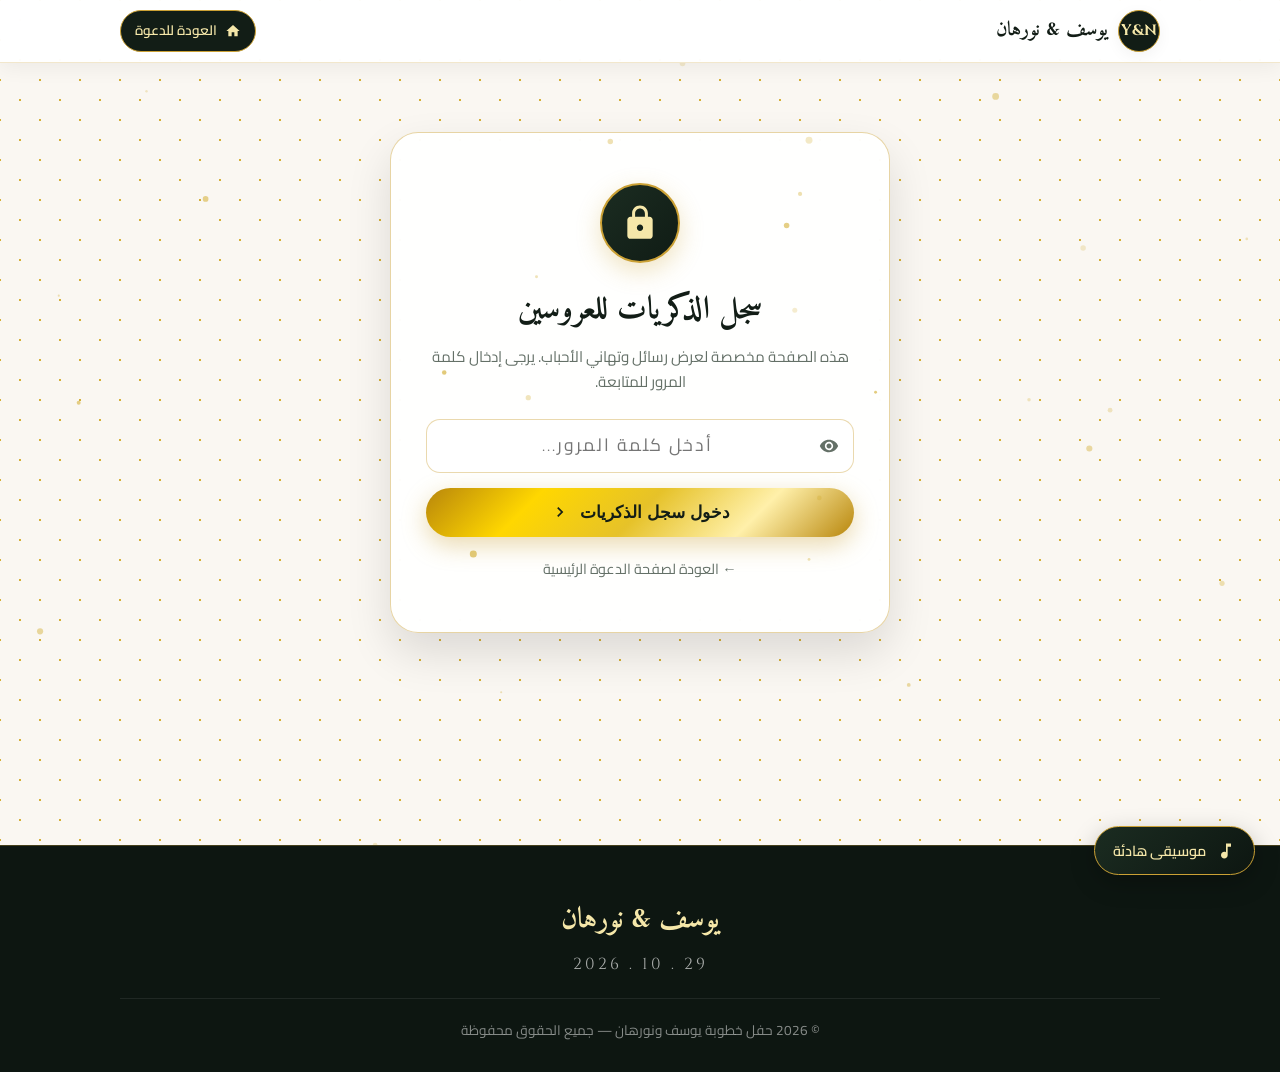
==== commit c6343d09: "Add files via upload" ====
--- a/weding/memory/index.html
+++ b/weding/memory/index.html
@@ -65,10 +65,6 @@
                 <path d="M12 4.5C7 4.5 2.73 7.61 1 12c1.73 4.39 6 7.5 11 7.5s9.27-3.11 11-7.5c-1.73-4.39-6-7.5-11-7.5zM12 17c-2.76 0-5-2.24-5-5s2.24-5 5-5 5 2.24 5 5-2.24 5-5 5zm0-8c-1.66 0-3 1.34-3 3s1.34 3 3 3 3-1.34 3-3-1.34-3-3-3z"/>
               </svg>
             </button>
-          </div>
-
-          <div class="gate-hint">
-            <span>💡 تلميح:</span> كلمة المرور هي تاريخ يوم الخطوبة (29/10/2026)
           </div>
 
           <p id="gateErrorMsg" class="alert-feedback alert-error" style="margin-bottom: 20px;"></p>
